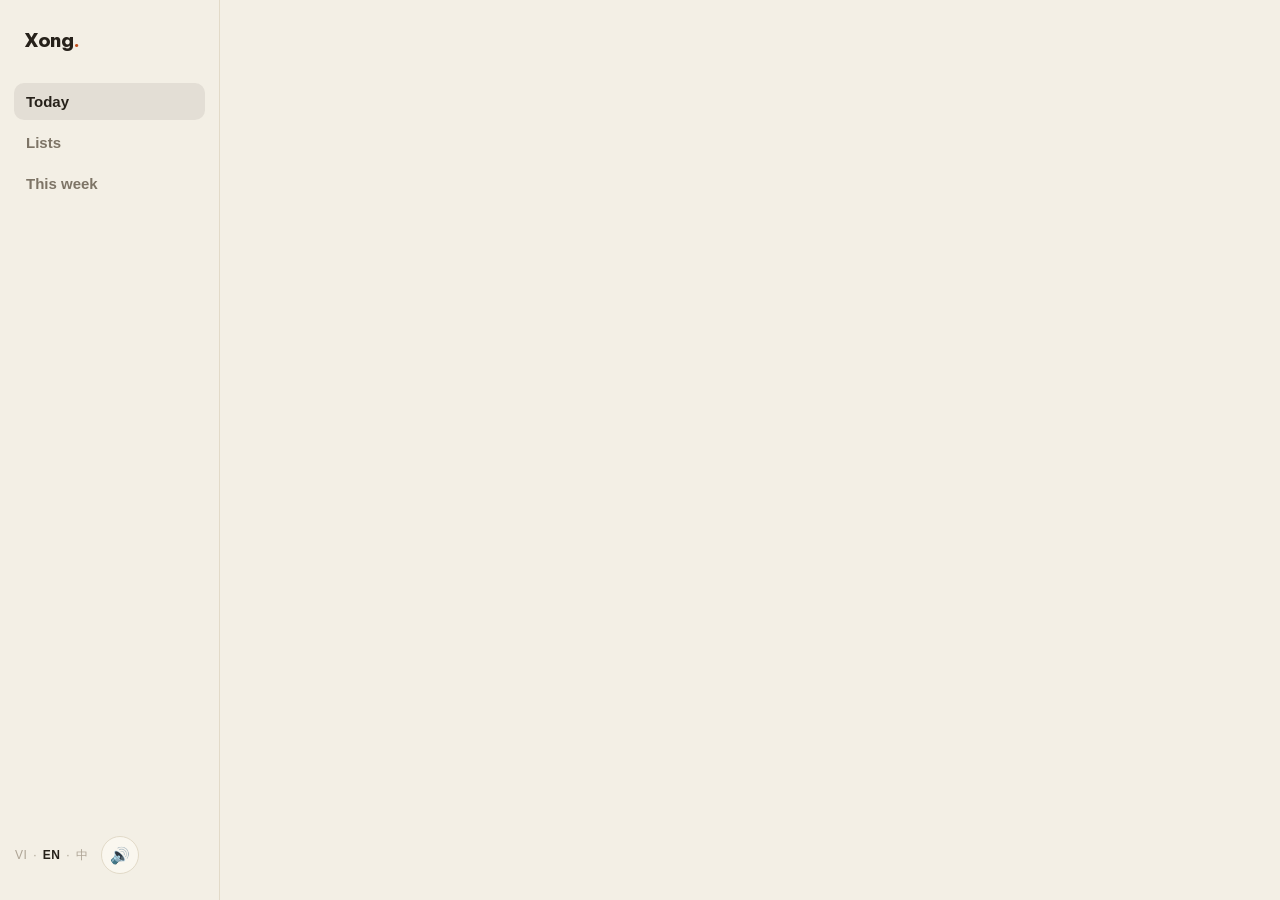
==== clients/web/ui/index.html @ 1c292b42 "Initial public release" ====
<!DOCTYPE html>
<html lang="vi">
<head>
<meta charset="UTF-8">
<meta name="viewport" content="width=device-width, initial-scale=1, viewport-fit=cover">
<meta name="theme-color" content="#f3efe5" media="(prefers-color-scheme: light)">
<meta name="theme-color" content="#1b1814" media="(prefers-color-scheme: dark)">
<title>Xong</title>
<link rel="manifest" href="manifest.webmanifest">
<link rel="icon" href="icon.svg" type="image/svg+xml">
<link rel="stylesheet" href="css/app.css">
</head>
<body>
<svg xmlns="http://www.w3.org/2000/svg" class="weave-sprite" aria-hidden="true">
  <defs>
    <style>
      .weave-thread { fill: none; stroke: currentColor; stroke-width: 1.3; stroke-linecap: round; }
      .weave-accent { fill: none; stroke: var(--accent); stroke-width: 1.3; stroke-linecap: round; }
    </style>
  </defs>
  <symbol id="weave-tier-1" viewBox="0 0 24 24">
    <path class="weave-thread" d="M3 14.5 C 8 8.5, 16 18.5, 21 11"/>
  </symbol>
  <symbol id="weave-tier-2" viewBox="0 0 24 24">
    <path class="weave-thread" d="M3.5 12 C 8 9.5, 16 14.5, 20.5 12"/>
    <path class="weave-thread" d="M9.5 4.5 C 8 9, 11 15, 9.5 19.5"/>
    <path class="weave-thread" d="M15 4.5 C 16.5 9, 13.5 15, 15 19.5"/>
  </symbol>
  <symbol id="weave-tier-3" viewBox="0 0 24 24">
    <path class="weave-thread" d="M4 7 H20"/>
    <path class="weave-thread" d="M4 12 H20"/>
    <path class="weave-thread" d="M4 17 H20"/>
    <path class="weave-thread" d="M6 5.6 V8.4 M14 5.6 V8.4"/>
    <path class="weave-thread" d="M8 10.6 V13.4 M16 10.6 V13.4"/>
    <path class="weave-thread" d="M10 15.6 V18.4 M18 15.6 V18.4"/>
  </symbol>
  <symbol id="weave-tier-4" viewBox="0 0 24 24">
    <path class="weave-thread" d="M4 6 H20 M4 10 H20 M4 14 H20 M4 18 H20"/>
    <path class="weave-thread" d="M7 4.8 V7.2 M11 4.8 V7.2 M15 4.8 V7.2 M19 4.8 V7.2"/>
    <path class="weave-thread" d="M5 8.8 V11.2 M13 8.8 V11.2 M17 8.8 V11.2"/>
    <path class="weave-thread" d="M7 12.8 V15.2 M11 12.8 V15.2 M15 12.8 V15.2 M19 12.8 V15.2"/>
    <path class="weave-thread" d="M5 16.8 V19.2 M13 16.8 V19.2 M17 16.8 V19.2"/>
    <path class="weave-accent" d="M9 8.8 V11.2"/>
  </symbol>
  <symbol id="weave-tier-5" viewBox="0 0 24 24">
    <path class="weave-thread" d="M4 5.5 H20 M4 9 H20 M4 16 H20 M4 19.5 H20"/>
    <path class="weave-accent" d="M4 12.5 H20"/>
    <path class="weave-thread" d="M6.5 4.3 V6.7 M10.5 4.3 V6.7 M14.5 4.3 V6.7 M18.5 4.3 V6.7"/>
    <path class="weave-thread" d="M8.5 7.8 V10.2 M12.5 7.8 V10.2 M16.5 7.8 V10.2"/>
    <path class="weave-thread" d="M6.5 14.8 V17.2 M10.5 14.8 V17.2 M14.5 14.8 V17.2 M18.5 14.8 V17.2"/>
    <path class="weave-thread" d="M8.5 18.3 V20.7 M12.5 18.3 V20.7 M16.5 18.3 V20.7"/>
  </symbol>
</svg>
<div id="app">
  <!-- desktop sidebar -->
  <nav class="side" aria-label="Navigation">
    <div class="brand">Xong<em>.</em></div>
    <button class="nav-btn on" data-view="today">Hôm nay</button>
    <button class="nav-btn" data-view="lists">Danh sách</button>
    <button class="nav-btn" data-view="recap">Tuần này</button>
    <div class="spacer"></div>
    <div class="side-tools">
      <div class="lang-switch">
        <button data-lang="vi">VI</button><span>·</span><button data-lang="en">EN</button><span>·</span><button data-lang="zh">中</button>
      </div>
      <button class="mute-btn" aria-label="Mute">🔊</button>
    </div>
  </nav>

  <main>
    <div class="topbar topbar-mobile-only">
      <div class="brand">Xong<em>.</em></div>
      <div class="topbar-tools">
        <div class="lang-switch">
          <button data-lang="vi">VI</button><span>·</span><button data-lang="en">EN</button><span>·</span><button data-lang="zh">中</button>
        </div>
        <button class="mute-btn" aria-label="Mute">🔊</button>
      </div>
    </div>
    <div id="view" aria-live="polite"></div>
  </main>

  <!-- mobile tab bar -->
  <nav class="tabs" aria-label="Navigation">
    <button class="nav-btn on" data-view="today">Hôm nay</button>
    <button class="nav-btn" data-view="lists">Danh sách</button>
    <button class="nav-btn" data-view="recap">Tuần này</button>
  </nav>
</div>

<div id="toast" role="status"></div>

<script src="js/store.js"></script>
<script src="js/audio.js"></script>
<script src="js/confetti.js"></script>
<script src="js/i18n.js"></script>
<script src="js/app.js"></script>
</body>
</html>
---- clients/web/ui/css/app.css ----
/* Xong — "the quiet joy of done".
 *
 * Visual identity:
 * - Warm paper ground, near-flat cards, hairline borders.
 * - ONE warm accent (persimmon / burnt amber). It appears ONLY at
 *   completion moments: check fill + particles, the streak flame chip,
 *   and the recap wins. Everything else is quiet ink.
 * - The greeting is the single display typographic moment
 *   (Be Vietnam Pro, vendored locally with Vietnamese diacritics).
 */

@font-face {
  font-family: 'Be Vietnam Pro';
  font-style: normal;
  font-weight: 400;
  font-display: swap;
  src: url('fonts/be-vietnam-pro-400-vietnamese.woff2') format('woff2');
  unicode-range: U+0102-0103, U+0110-0111, U+0128-0129, U+0168-0169, U+01A0-01A1, U+01AF-01B0, U+0300-0301, U+0303-0304, U+0308-0309, U+0323, U+0329, U+1EA0-1EF9, U+20AB;
}
@font-face {
  font-family: 'Be Vietnam Pro';
  font-style: normal;
  font-weight: 400;
  font-display: swap;
  src: url('fonts/be-vietnam-pro-400-latin.woff2') format('woff2');
  unicode-range: U+0000-00FF, U+0131, U+0152-0153, U+02BB-02BC, U+02C6, U+02DA, U+02DC, U+0304, U+0308, U+0329, U+2000-206F, U+20AC, U+2122, U+2191, U+2193, U+2212, U+2215, U+FEFF, U+FFFD;
}
@font-face {
  font-family: 'Be Vietnam Pro';
  font-style: normal;
  font-weight: 800;
  font-display: swap;
  src: url('fonts/be-vietnam-pro-800-vietnamese.woff2') format('woff2');
  unicode-range: U+0102-0103, U+0110-0111, U+0128-0129, U+0168-0169, U+01A0-01A1, U+01AF-01B0, U+0300-0301, U+0303-0304, U+0308-0309, U+0323, U+0329, U+1EA0-1EF9, U+20AB;
}
@font-face {
  font-family: 'Be Vietnam Pro';
  font-style: normal;
  font-weight: 800;
  font-display: swap;
  src: url('fonts/be-vietnam-pro-800-latin.woff2') format('woff2');
  unicode-range: U+0000-00FF, U+0131, U+0152-0153, U+02BB-02BC, U+02C6, U+02DA, U+02DC, U+0304, U+0308, U+0329, U+2000-206F, U+20AC, U+2122, U+2191, U+2193, U+2212, U+2215, U+FEFF, U+FFFD;
}

:root {
  --bg: #f3efe5;
  --surface: #faf7ef;
  --surface-2: #eee9db;
  --ink: #26211a;
  --muted: #7d7466;
  --faint: #ada495;
  --line: #e2dac8;
  --accent: #c2501f;
  --accent-soft: rgba(194, 80, 31, 0.10);
  --ink-soft: rgba(38, 33, 26, 0.08);
  --radius: 14px;
  --shadow: 0 1px 2px rgba(60, 48, 25, 0.05);
  --font-display: 'Be Vietnam Pro', -apple-system, BlinkMacSystemFont,
    "Segoe UI", Roboto, "Helvetica Neue", Arial, sans-serif;
  --font-body: -apple-system, BlinkMacSystemFont, "Segoe UI", Roboto,
    "Helvetica Neue", Arial, sans-serif;
  --grain: url("data:image/svg+xml;utf8,<svg xmlns='http://www.w3.org/2000/svg' width='140' height='140'><filter id='n'><feTurbulence type='fractalNoise' baseFrequency='0.85' numOctaves='2' stitchTiles='stitch'/><feColorMatrix type='matrix' values='0 0 0 0 0.42 0 0 0 0 0.36 0 0 0 0 0.26 0 0 0 0.045 0'/></filter><rect width='140' height='140' filter='url(%23n)'/></svg>");
}

@media (prefers-color-scheme: dark) {
  :root {
    --bg: #1b1814;
    --surface: #242019;
    --surface-2: #2c2720;
    --ink: #ece3d2;
    --muted: #9a8f7c;
    --faint: #665d4f;
    --line: #383126;
    --accent: #e8854a;
    --accent-soft: rgba(232, 133, 74, 0.14);
    --ink-soft: rgba(236, 227, 210, 0.08);
    --shadow: 0 1px 2px rgba(0, 0, 0, 0.35);
  }
}

* { box-sizing: border-box; }

html, body {
  margin: 0;
  padding: 0;
}

body {
  background: var(--bg);
  color: var(--ink);
  font-family: var(--font-body);
  font-size: 16px;
  line-height: 1.5;
  -webkit-font-smoothing: antialiased;
}

.weave-sprite {
  position: absolute;
  width: 0;
  height: 0;
  overflow: hidden;
}

/* ---------- shell ---------- */

#app {
  display: flex;
  min-height: 100vh;
}

nav.side {
  display: none;
}

main {
  flex: 1;
  width: 100%;
  max-width: 680px;
  margin: 0 auto;
  /* Insets keep the header clear of the status bar / Dynamic Island and the
     last row clear of the tab bar, in the native shell and installed PWA. */
  padding: calc(20px + env(safe-area-inset-top)) 18px calc(96px + env(safe-area-inset-bottom));
}

.topbar {
  display: flex;
  align-items: center;
  justify-content: space-between;
  margin-bottom: 8px;
}

.brand {
  font-family: var(--font-display);
  font-weight: 800;
  font-size: 19px;
  letter-spacing: -0.02em;
}

.brand em {
  font-style: normal;
  color: var(--accent);
}

.mute-btn {
  border: 1px solid var(--line);
  background: var(--surface);
  border-radius: 999px;
  width: 38px;
  height: 38px;
  font-size: 16px;
  cursor: pointer;
  transition: transform 0.15s ease, background 0.2s ease;
}
.mute-btn:hover { transform: scale(1.06); }
.mute-btn.muted { opacity: 0.55; }

/* tiny text language control — quiet ink, no chrome */
.lang-switch {
  display: inline-flex;
  align-items: center;
  gap: 5px;
  font-size: 12px;
  color: var(--faint);
}

.lang-switch button {
  border: 0;
  background: transparent;
  padding: 2px 1px;
  font-size: 12px;
  font-family: inherit;
  color: var(--faint);
  cursor: pointer;
  letter-spacing: 0.04em;
}

.lang-switch button:hover { color: var(--muted); }

.lang-switch button.on {
  color: var(--ink);
  font-weight: 700;
}

.side-tools,
.topbar-tools {
  display: flex;
  align-items: center;
  gap: 12px;
}

/* bottom tab bar (mobile-first) */
nav.tabs {
  position: fixed;
  left: 0;
  right: 0;
  bottom: 0;
  display: flex;
  justify-content: center;
  gap: 6px;
  padding: 8px 12px calc(8px + env(safe-area-inset-bottom));
  background: var(--bg);
  background: color-mix(in srgb, var(--bg) 88%, transparent);
  backdrop-filter: blur(14px);
  -webkit-backdrop-filter: blur(14px);
  border-top: 1px solid var(--line);
  z-index: 30;
}

.nav-btn {
  flex: 1;
  max-width: 180px;
  border: 0;
  background: transparent;
  color: var(--muted);
  font-size: 14px;
  font-weight: 600;
  padding: 9px 6px;
  border-radius: 10px;
  cursor: pointer;
  transition: background 0.15s ease, color 0.15s ease;
}

.nav-btn.on {
  background: var(--ink-soft);
  color: var(--ink);
}

/* ---------- view headers: the one display moment ---------- */

.view-head h1 {
  font-family: var(--font-display);
  font-weight: 800;
  font-size: 24px;
  letter-spacing: -0.02em;
  line-height: 1.1;
  margin: 10px 0 4px;
}

.view-head h1.display {
  font-size: clamp(38px, 9vw, 52px);
  letter-spacing: -0.035em;
  line-height: 1.02;
  margin: 14px 0 8px;
}

.date-line {
  font-family: var(--font-display);
  font-weight: 400;
  color: var(--muted);
  font-size: 13.5px;
  letter-spacing: 0.05em;
  margin-bottom: 26px;
}

/* streak chip — an accent moment (the flame earns it) */
.streak {
  display: inline-block;
  background: var(--accent-soft);
  color: var(--accent);
  font-weight: 600;
  font-family: var(--font-body);
  font-size: 13px;
  letter-spacing: 0;
  padding: 2px 10px;
  border-radius: 999px;
  vertical-align: 1px;
}
.streak.quiet {
  background: transparent;
  color: var(--muted);
  font-weight: 400;
}

section {
  margin-bottom: 28px;
}

h2 {
  font-size: 11.5px;
  text-transform: uppercase;
  letter-spacing: 1.2px;
  color: var(--muted);
  margin: 0 0 10px;
  font-weight: 700;
}

.quiet-h {
  color: var(--faint);
  font-weight: 600;
}

.hint {
  color: var(--faint);
  font-size: 13.5px;
  margin: 10px 2px 0;
}

.empty {
  color: var(--faint);
  font-size: 14.5px;
  padding: 14px 4px;
}

/* ---------- task rows ---------- */

.task {
  display: flex;
  align-items: flex-start;
  gap: 12px;
  background: var(--surface);
  border: 1px solid var(--line);
  border-radius: var(--radius);
  padding: 13px 14px;
  margin-bottom: 8px;
  box-shadow: var(--shadow);
  overflow: hidden;
  max-height: 400px;
  transition: max-height 0.32s ease, opacity 0.32s ease,
    margin 0.32s ease, padding 0.32s ease, transform 0.32s ease,
    border-color 0.25s ease;
}

.task.leaving {
  max-height: 0 !important;
  opacity: 0;
  margin-bottom: 0;
  padding-top: 0;
  padding-bottom: 0;
  transform: translateX(14px) scale(0.98);
  border-color: transparent;
}

/* ---------- today's 3 as ritual ---------- */

.task.hero {
  padding: 20px 18px;
  margin-bottom: 12px;
  align-items: center;
  background-color: var(--surface);
  background-image: var(--grain),
    linear-gradient(155deg, var(--surface-2) 0%, var(--surface) 62%);
  border-color: var(--line);
}

.task.hero .task-title {
  font-size: 17px;
  font-weight: 600;
  letter-spacing: -0.01em;
}

/* all three done — the section folds into one quiet accent line */
.focus-done-line {
  font-family: var(--font-display);
  font-weight: 400;
  font-size: 16.5px;
  letter-spacing: -0.01em;
  color: var(--accent);
  padding: 22px 4px;
}

.task.completed .task-title {
  color: var(--faint);
}

/* the checkbox — fill is the accent moment */
.check {
  flex: 0 0 auto;
  width: 24px;
  height: 24px;
  margin-top: 1px;
  border-radius: 50%;
  border: 1.5px solid var(--faint);
  background: transparent;
  cursor: pointer;
  display: grid;
  place-items: center;
  padding: 0;
  transition: border-color 0.15s ease, background 0.2s ease, transform 0.12s ease;
}

.task.hero .check {
  width: 26px;
  height: 26px;
}

.check:hover { border-color: var(--ink); }
.check:active { transform: scale(0.88); }

.check svg {
  width: 13px;
  height: 13px;
  fill: none;
  stroke: var(--surface);
  stroke-width: 3.2;
  stroke-linecap: round;
  stroke-linejoin: round;
  stroke-dasharray: 22;
  stroke-dashoffset: 22;
}

.task.done .check {
  background: var(--accent);
  border-color: var(--accent);
  animation: check-pop 0.34s cubic-bezier(0.3, 1.6, 0.5, 1);
}

.task.done .check svg {
  animation: check-draw 0.28s ease-out 0.05s forwards;
}

.task.completed .check {
  background: var(--accent);
  border-color: var(--accent);
}
.task.completed .check svg { stroke-dashoffset: 0; }

@keyframes check-pop {
  0% { transform: scale(1); }
  40% { transform: scale(1.25); }
  100% { transform: scale(1); }
}

@keyframes check-draw {
  to { stroke-dashoffset: 0; }
}

/* title + animated strike-through */
.task-body { flex: 1; min-width: 0; }

.task-title {
  position: relative;
  display: inline-block;
  max-width: 100%;
  font-size: 15.5px;
  cursor: pointer;
  word-wrap: break-word;
}

.task-title::after {
  content: "";
  position: absolute;
  left: -2px;
  top: 56%;
  width: 0;
  height: 1.5px;
  border-radius: 2px;
  background: var(--faint);
  transition: width 0.3s ease 0.08s;
}

.task.done .task-title {
  color: var(--muted);
}

.task.done .task-title::after,
.task.completed .task-title::after {
  width: calc(100% + 4px);
}

/* next action — quiet ink, never accent */
.next-action {
  margin-top: 3px;
  font-size: 13px;
  color: var(--muted);
  font-weight: 500;
}

.chips {
  display: flex;
  flex-wrap: wrap;
  gap: 6px;
  margin-top: 7px;
}

.chip {
  font-size: 12px;
  padding: 2px 9px;
  border-radius: 999px;
  background: transparent;
  border: 1px solid var(--line);
  color: var(--muted);
}

.chip.due {
  color: var(--ink);
  background: var(--ink-soft);
  border-color: transparent;
  font-weight: 600;
}

/* overdue — calm, never red (SPEC principle 4) */
.chip.calm {
  color: var(--faint);
  font-style: italic;
}

.chip.plan {
  color: var(--muted);
}

/* star toggle — quiet ink, not gold */
.star {
  flex: 0 0 auto;
  border: 0;
  background: transparent;
  color: var(--faint);
  font-size: 19px;
  line-height: 1;
  padding: 2px 4px;
  cursor: pointer;
  transition: transform 0.15s ease, color 0.15s ease;
}
.star:hover { transform: scale(1.18); }
.star.on { color: var(--ink); }

/* ---------- add box ---------- */

.add-box {
  display: flex;
  align-items: center;
  gap: 10px;
  background: var(--surface);
  border: 1px dashed var(--line);
  border-radius: var(--radius);
  padding: 12px 14px;
  margin-bottom: 14px;
  transition: border-color 0.2s ease, box-shadow 0.2s ease;
}

.add-box:focus-within {
  border-color: var(--ink);
  border-style: solid;
  box-shadow: 0 0 0 3px var(--ink-soft);
}

.add-box .plus {
  color: var(--ink);
  font-size: 20px;
  font-weight: 500;
  line-height: 1;
}

.add-box input {
  flex: 1;
  border: 0;
  outline: 0;
  background: transparent;
  color: var(--ink);
  font-size: 15.5px;
  font-family: inherit;
}

.add-box input::placeholder { color: var(--faint); }

/* ---------- editor ---------- */

.editor {
  margin-top: 10px;
  padding-top: 10px;
  border-top: 1px solid var(--line);
  display: grid;
  gap: 8px;
  flex-basis: 100%;
}

.ed-nudge {
  font-size: 12.5px;
  color: var(--muted);
  padding-bottom: 2px;
}

.editor label {
  display: grid;
  gap: 3px;
  font-size: 12px;
  color: var(--muted);
  font-weight: 600;
}

.editor input,
.editor textarea {
  border: 1px solid var(--line);
  border-radius: 9px;
  background: var(--bg);
  color: var(--ink);
  font-size: 14px;
  font-family: inherit;
  padding: 8px 10px;
  outline: 0;
  width: 100%;
}

.editor input:focus,
.editor textarea:focus {
  border-color: var(--ink);
  box-shadow: 0 0 0 3px var(--ink-soft);
}

.editor-actions {
  display: flex;
  gap: 8px;
  margin-top: 2px;
}

.btn {
  border: 1px solid var(--line);
  background: var(--surface-2);
  color: var(--ink);
  font-size: 13.5px;
  font-weight: 600;
  padding: 7px 16px;
  border-radius: 9px;
  cursor: pointer;
}

.btn.primary {
  background: var(--ink);
  border-color: var(--ink);
  color: var(--bg);
}

.btn.danger {
  margin-left: auto;
  color: var(--muted);
}

.task .editor { grid-column: 1 / -1; }
.task { flex-wrap: wrap; }

/* ---------- lists view ---------- */

.list-tabs {
  display: flex;
  flex-wrap: wrap;
  gap: 8px;
  align-items: center;
  margin-bottom: 18px;
}

.list-tab {
  border: 1px solid var(--line);
  background: var(--surface);
  color: var(--muted);
  font-size: 14px;
  font-weight: 600;
  padding: 7px 14px;
  border-radius: 999px;
  cursor: pointer;
  transition: all 0.15s ease;
}

.list-tab.on {
  background: var(--ink);
  border-color: var(--ink);
  color: var(--bg);
}

.new-list {
  margin: 0;
}

.new-list input {
  border: 1px dashed var(--line);
  background: transparent;
  color: var(--ink);
  font-size: 13.5px;
  font-family: inherit;
  padding: 7px 14px;
  border-radius: 999px;
  outline: 0;
  width: 150px;
}

.new-list input:focus { border-color: var(--ink); }

h3.quiet-h {
  font-size: 11.5px;
  text-transform: uppercase;
  letter-spacing: 1px;
  margin: 18px 0 8px;
}

/* ---------- recap: wins are accent moments ---------- */

.recap-hero {
  background-color: var(--surface);
  background-image: var(--grain),
    linear-gradient(155deg, var(--surface-2) 0%, var(--surface) 65%);
  border: 1px solid var(--line);
  border-radius: var(--radius);
  padding: 22px 20px;
  box-shadow: var(--shadow);
}

.headline {
  font-family: var(--font-display);
  font-weight: 400;
  font-size: 19px;
  letter-spacing: -0.015em;
  line-height: 1.3;
  margin: 0;
}

.headline strong {
  color: var(--accent);
  font-weight: 800;
}

.best-day {
  color: var(--muted);
  font-size: 14px;
  margin: 8px 0 0;
}

.bars {
  display: flex;
  align-items: flex-end;
  gap: 8px;
  height: 140px;
  background: var(--surface);
  border: 1px solid var(--line);
  border-radius: var(--radius);
  padding: 16px 14px 10px;
  box-shadow: var(--shadow);
}

.bar-col {
  flex: 1;
  display: flex;
  flex-direction: column;
  align-items: center;
  justify-content: flex-end;
  height: 100%;
  gap: 4px;
}

.bar {
  width: 100%;
  max-width: 30px;
  min-height: 2px;
  border-radius: 5px 5px 2px 2px;
  background: var(--accent);
  opacity: 0.9;
  transition: height 0.5s ease;
}

.bar-num {
  font-size: 12px;
  font-weight: 700;
  color: var(--accent);
  min-height: 15px;
}

.bar-label {
  font-size: 11px;
  color: var(--faint);
}

.win-day h3 {
  font-size: 12px;
  text-transform: uppercase;
  letter-spacing: 1px;
  margin: 16px 0 4px;
  color: var(--muted);
}

.win-day ul {
  margin: 0;
  padding-left: 20px;
  color: var(--ink);
  font-size: 14.5px;
}

.win-day li::marker {
  color: var(--accent);
}

.teaching-recap {
  color: var(--muted);
  font-size: 13.5px;
  line-height: 1.65;
}

.teaching-recap p {
  margin: 0 0 8px;
}

/* ---------- toast ---------- */

#toast {
  position: fixed;
  left: 50%;
  bottom: 84px;
  transform: translateX(-50%) translateY(12px);
  background: var(--ink);
  color: var(--bg);
  font-size: 14px;
  font-weight: 600;
  padding: 10px 18px;
  border-radius: 999px;
  opacity: 0;
  pointer-events: none;
  transition: opacity 0.25s ease, transform 0.25s ease;
  z-index: 40;
  max-width: 86vw;
  text-align: center;
}

#toast.show {
  opacity: 1;
  transform: translateX(-50%) translateY(0);
}

/* ---------- particles (completion = accent) ---------- */

.xong-particle,
.xong-ring {
  position: fixed;
  pointer-events: none;
  z-index: 100;
}

.xong-ring {
  width: 26px;
  height: 26px;
  border: 1.5px solid var(--accent);
  border-radius: 50%;
}

/* ---------- desktop width ---------- */

@media (min-width: 820px) {
  nav.tabs { display: none; }

  nav.side {
    display: flex;
    flex-direction: column;
    gap: 4px;
    width: 220px;
    flex: 0 0 220px;
    padding: 26px 14px;
    border-right: 1px solid var(--line);
    position: sticky;
    top: 0;
    height: 100vh;
  }

  nav.side .brand {
    margin-bottom: 24px;
    padding-left: 10px;
  }

  nav.side .nav-btn {
    flex: 0 0 auto;
    width: 100%;
    text-align: left;
    max-width: none;
    padding: 10px 12px;
    font-size: 15px;
  }

  nav.side .spacer { flex: 1; }

  main {
    padding: 36px 40px 60px;
  }

  .topbar-mobile-only { display: none; }
}

@media (max-width: 819px) {
  nav.side { display: none; }
}

/* CJK: latin letter-spacing/tracking looks broken on 中文 — neutralize it */
html[lang^="zh"] .view-head h1.display {
  letter-spacing: 0;
  font-size: clamp(34px, 8vw, 46px);
}
html[lang^="zh"] .date-line,
html[lang^="zh"] .headline,
html[lang^="zh"] .focus-done-line,
html[lang^="zh"] .brand,
html[lang^="zh"] h2,
html[lang^="zh"] h3.quiet-h,
html[lang^="zh"] .win-day h3 {
  letter-spacing: 0;
}

/* reduced motion: keep the state change, drop the theatrics */
@media (prefers-reduced-motion: reduce) {
  .task, .check, .star, #toast { transition: none; }
  .task.done .check, .task.done .check svg { animation: none; }
  .task.done .check svg { stroke-dashoffset: 0; }
  .task-title::after { transition: none; }
  .task.done .task-title::after { width: calc(100% + 4px); }
}

.who {
  font-size: 12px;
  color: var(--muted);
  letter-spacing: 0.02em;
  white-space: nowrap;
}

.identity {
  display: inline-flex;
  align-items: center;
  gap: 5px;
}

.weave-mark {
  position: relative;
  display: inline-grid;
  place-items: center;
  flex: none;
  width: 18px;
  height: 18px;
  padding: 0;
  border: 0;
  background: transparent;
  color: var(--muted);
  cursor: default;
}

.weave-mark svg {
  display: block;
}

.weave-mark::before {
  content: attr(data-tooltip);
  position: absolute;
  left: 50%;
  bottom: calc(100% + 7px);
  z-index: 60;
  transform: translateX(-50%) translateY(2px);
  width: max-content;
  max-width: min(280px, 80vw);
  padding: 5px 8px;
  border-radius: 5px;
  background: var(--ink);
  color: var(--bg);
  font-size: 11px;
  font-weight: 400;
  line-height: 1.35;
  text-align: left;
  white-space: normal;
  overflow-wrap: break-word;
  opacity: 0;
  pointer-events: none;
  transition: opacity 0.12s ease, transform 0.12s ease;
}

.weave-mark:hover::before,
.weave-mark:focus-visible::before,
.weave-mark:focus::before {
  opacity: 1;
  transform: translateX(-50%) translateY(0);
}

.weave-mark:focus-visible {
  outline: 1px solid var(--muted);
  outline-offset: 2px;
  border-radius: 3px;
}

.topbar-tools .weave-mark::before {
  top: calc(100% + 7px);
  right: 0;
  bottom: auto;
  left: auto;
  transform: translateY(-2px);
}

.topbar-tools .weave-mark:hover::before,
.topbar-tools .weave-mark:focus-visible::before,
.topbar-tools .weave-mark:focus::before {
  transform: translateY(0);
}

@media (min-width: 820px) {
  .side-tools .weave-mark::before {
    right: auto;
    left: 0;
    transform: translateY(2px);
  }

  .side-tools .weave-mark:hover::before,
  .side-tools .weave-mark:focus-visible::before,
  .side-tools .weave-mark:focus::before {
    transform: translateY(0);
  }
}

.weave-mark::after {
  content: "";
  position: absolute;
  left: 0;
  top: 50%;
  width: 100%;
  height: 1px;
  background: var(--accent);
  transform: scaleX(0);
  transform-origin: left center;
}

.weave-mark.weave-pass::after {
  animation: weave-pass 0.72s cubic-bezier(.4, 0, .2, 1) 1 both;
}

@keyframes weave-pass {
  from { transform: scaleX(0); }
  to { transform: scaleX(1); }
}

@media (prefers-reduced-motion: reduce) {
  .weave-mark::before { transition: none; }
  .weave-mark.weave-pass::after { animation: none; transform: scaleX(0); }
}

/* ---- attachments (task editor) ---- */
.attachments {
  border-top: 1px solid var(--line);
  margin-top: 12px;
  padding-top: 12px;
}
.att-head {
  font-size: 11px;
  text-transform: uppercase;
  letter-spacing: 0.08em;
  color: var(--faint);
  margin-bottom: 8px;
}
.att-row {
  display: flex;
  align-items: center;
  gap: 8px;
  padding: 4px 0;
}
.att-name { color: var(--ink); text-decoration: none; font-size: 14px; flex: 1; }
.att-name:hover { text-decoration: underline; }
.att-size { color: var(--muted); font-size: 12px; font-variant-numeric: tabular-nums; }
.att-del {
  border: 0; background: none; color: var(--faint); cursor: pointer;
  font-size: 13px; padding: 2px 4px;
}
.att-del:hover { color: var(--ink); }
.att-actions { display: flex; gap: 8px; margin-top: 8px; }
.att-btn {
  border: 1px solid var(--line); background: none; color: var(--muted);
  border-radius: 999px; padding: 4px 12px; font-size: 13px; cursor: pointer;
}
.att-btn:hover { border-color: var(--muted); color: var(--ink); }
.att-msg { color: var(--muted); font-size: 12px; margin-top: 8px; }

/* ---- assistant command bar ---- */
.assistant-bar {
  position: sticky;
  bottom: 0;
  margin: 24px 0 0;
  padding: 12px 0;
  background: var(--bg, transparent);
}
.asst-form { display: flex; gap: 8px; }
.asst-input {
  flex: 1;
  border: 1px solid var(--line);
  border-radius: var(--radius);
  padding: 10px 14px;
  font: inherit;
  color: var(--ink);
  background: transparent;
}
.asst-input:focus { outline: none; border-color: var(--muted); }
.asst-send {
  border: 0; border-radius: var(--radius); padding: 10px 18px;
  background: var(--accent); color: #fff; font: inherit; cursor: pointer;
}
.asst-send:disabled { opacity: 0.5; cursor: default; }
.asst-reply {
  margin-top: 10px;
  padding: 10px 14px;
  border-radius: var(--radius);
  background: var(--accent-soft);
  color: var(--ink);
  font-size: 14px;
  white-space: pre-wrap;
}
.asst-reply.working { color: var(--muted); background: transparent; }
.asst-reply.err { background: transparent; color: var(--muted); }

/* ---- precedents (decision traces) ---- */
.trace-back {
  border: 0; background: transparent; padding: 0 0 6px;
  font: inherit; font-size: 14px; color: var(--muted); cursor: pointer;
}
.trace-back:hover { color: var(--ink); }
.precedents { margin-top: 8px; }
.trace {
  display: flex; align-items: flex-start; gap: 12px;
  padding: 12px 0; border-bottom: 1px solid var(--line);
}
.trace-body { flex: 1; min-width: 0; }
.trace-situation { color: var(--muted); font-size: 14px; }
.trace-decision { margin-top: 2px; }
.precedents.rules .trace-decision { color: var(--accent); }
.trace-meta { margin-top: 4px; color: var(--muted); font-size: 13px; }
.trace-fix {
  border: 1px solid var(--line); border-radius: var(--radius);
  padding: 4px 10px; background: transparent; color: var(--muted);
  font: inherit; font-size: 13px; cursor: pointer;
}
.trace-fix:hover { color: var(--ink); }
.trace-fix:disabled { opacity: 0.5; cursor: default; }
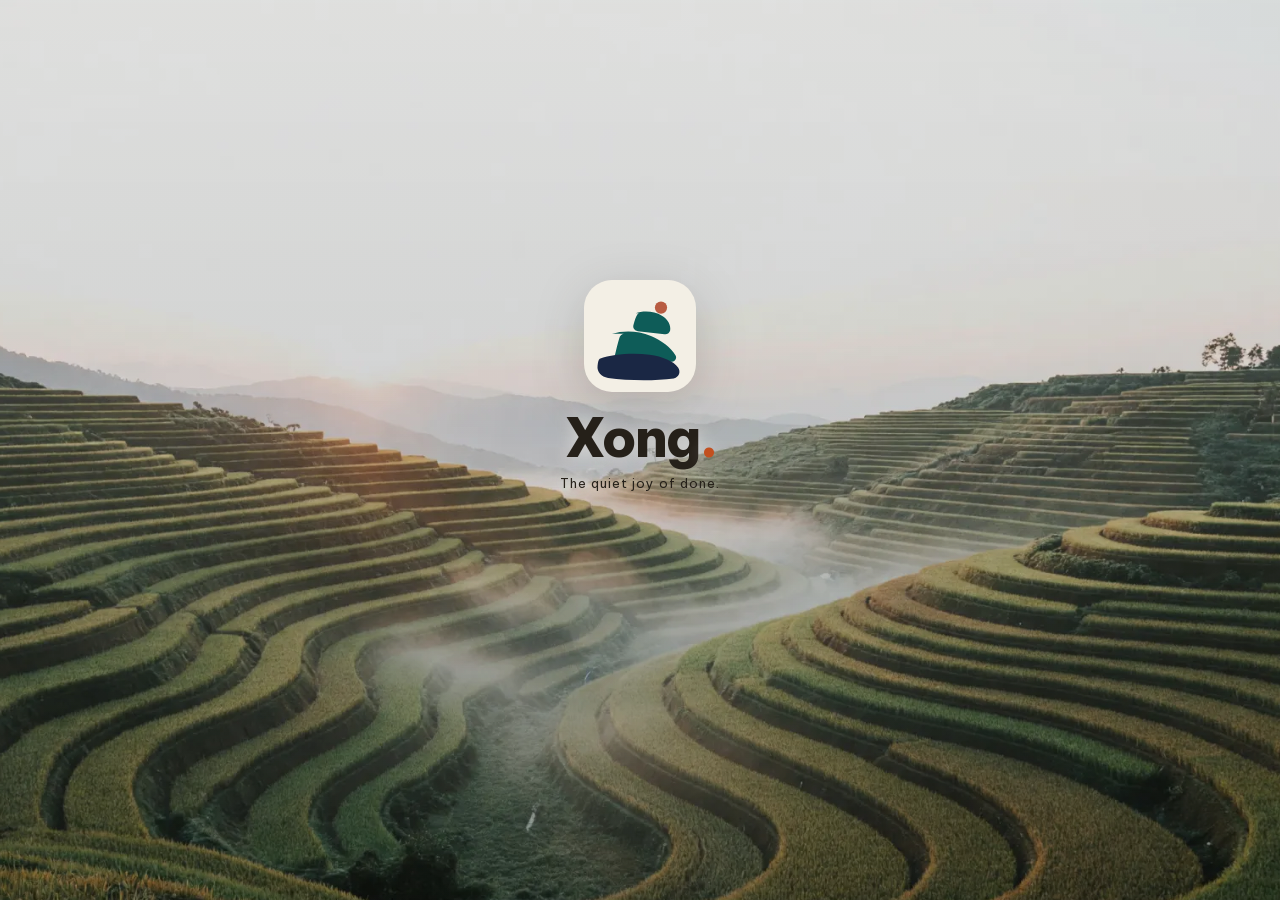
==== commit 6312f3c4: "Add first-load terrace splash" ====
--- a/clients/web/ui/index.html
+++ b/clients/web/ui/index.html
@@ -8,9 +8,24 @@
 <title>Xong</title>
 <link rel="manifest" href="manifest.webmanifest">
 <link rel="icon" href="icon.svg" type="image/svg+xml">
+<script>
+try {
+  if (localStorage.getItem('xong.splash.seen.v1')) {
+    document.documentElement.classList.add('splash-seen');
+  }
+} catch (e) {}
+</script>
 <link rel="stylesheet" href="css/app.css">
 </head>
 <body>
+<div id="splash" class="splash" role="status" aria-label="Xong — The quiet joy of done">
+  <div class="splash-content">
+    <img class="splash-mark" src="icon.svg" alt="">
+    <div class="splash-name">Xong<span>.</span></div>
+    <div class="splash-tagline">The quiet joy of done.</div>
+  </div>
+</div>
+
 <svg xmlns="http://www.w3.org/2000/svg" class="weave-sprite" aria-hidden="true">
   <defs>
     <style>
--- a/clients/web/ui/css/app.css
+++ b/clients/web/ui/css/app.css
@@ -92,6 +92,110 @@
   font-size: 16px;
   line-height: 1.5;
   -webkit-font-smoothing: antialiased;
+}
+
+/* ---------- first arrival ---------- */
+
+.splash {
+  position: fixed;
+  inset: 0;
+  z-index: 100;
+  display: grid;
+  place-items: center;
+  overflow: hidden;
+  isolation: isolate;
+  background: #c9d0c6;
+  opacity: 1;
+  visibility: visible;
+  transition: opacity 0.55s cubic-bezier(0.4, 0, 0.2, 1),
+    visibility 0s linear 0.55s;
+}
+
+.splash::before {
+  content: '';
+  position: absolute;
+  inset: -3%;
+  z-index: -2;
+  background-image:
+    linear-gradient(180deg, rgba(243, 239, 229, 0.06) 0%, rgba(34, 31, 24, 0.12) 100%),
+    url('../splash-rice-terraces.webp');
+  background-position: center 54%;
+  background-size: cover;
+  animation: splash-breathe 4s ease-out both;
+}
+
+.splash::after {
+  content: '';
+  position: absolute;
+  inset: 0;
+  z-index: -1;
+  background: linear-gradient(
+    180deg,
+    rgba(250, 247, 239, 0.22) 0%,
+    rgba(250, 247, 239, 0.05) 58%,
+    rgba(27, 24, 20, 0.10) 100%
+  );
+}
+
+.splash-content {
+  display: grid;
+  justify-items: center;
+  transform: translateY(-7vh);
+  color: #26211a;
+  text-align: center;
+  animation: splash-arrive 0.8s cubic-bezier(0.2, 0.75, 0.25, 1) both;
+}
+
+.splash-mark {
+  width: clamp(88px, 13vw, 112px);
+  height: auto;
+  margin-bottom: 18px;
+  border-radius: 25%;
+  filter: drop-shadow(0 12px 24px rgba(38, 33, 26, 0.18));
+}
+
+.splash-name {
+  font-family: var(--font-display);
+  font-size: clamp(38px, 7vw, 54px);
+  font-weight: 800;
+  letter-spacing: -0.045em;
+  line-height: 1;
+  text-shadow: 0 1px 18px rgba(250, 247, 239, 0.6);
+}
+
+.splash-name span { color: var(--accent); }
+
+.splash-tagline {
+  margin-top: 10px;
+  font-family: var(--font-display);
+  font-size: 13px;
+  font-weight: 400;
+  letter-spacing: 0.08em;
+  text-shadow: 0 1px 12px rgba(250, 247, 239, 0.9);
+}
+
+.splash.leaving {
+  opacity: 0;
+  visibility: hidden;
+  pointer-events: none;
+}
+
+html.splash-seen .splash { display: none; }
+
+@keyframes splash-arrive {
+  from { opacity: 0; transform: translateY(calc(-7vh + 12px)); }
+  to { opacity: 1; transform: translateY(-7vh); }
+}
+
+@keyframes splash-breathe {
+  from { transform: scale(1.035); }
+  to { transform: scale(1); }
+}
+
+@media (prefers-reduced-motion: reduce) {
+  .splash { transition-duration: 0.15s; }
+  .splash::before,
+  .splash-content { animation: none; }
 }
 
 .weave-sprite {
